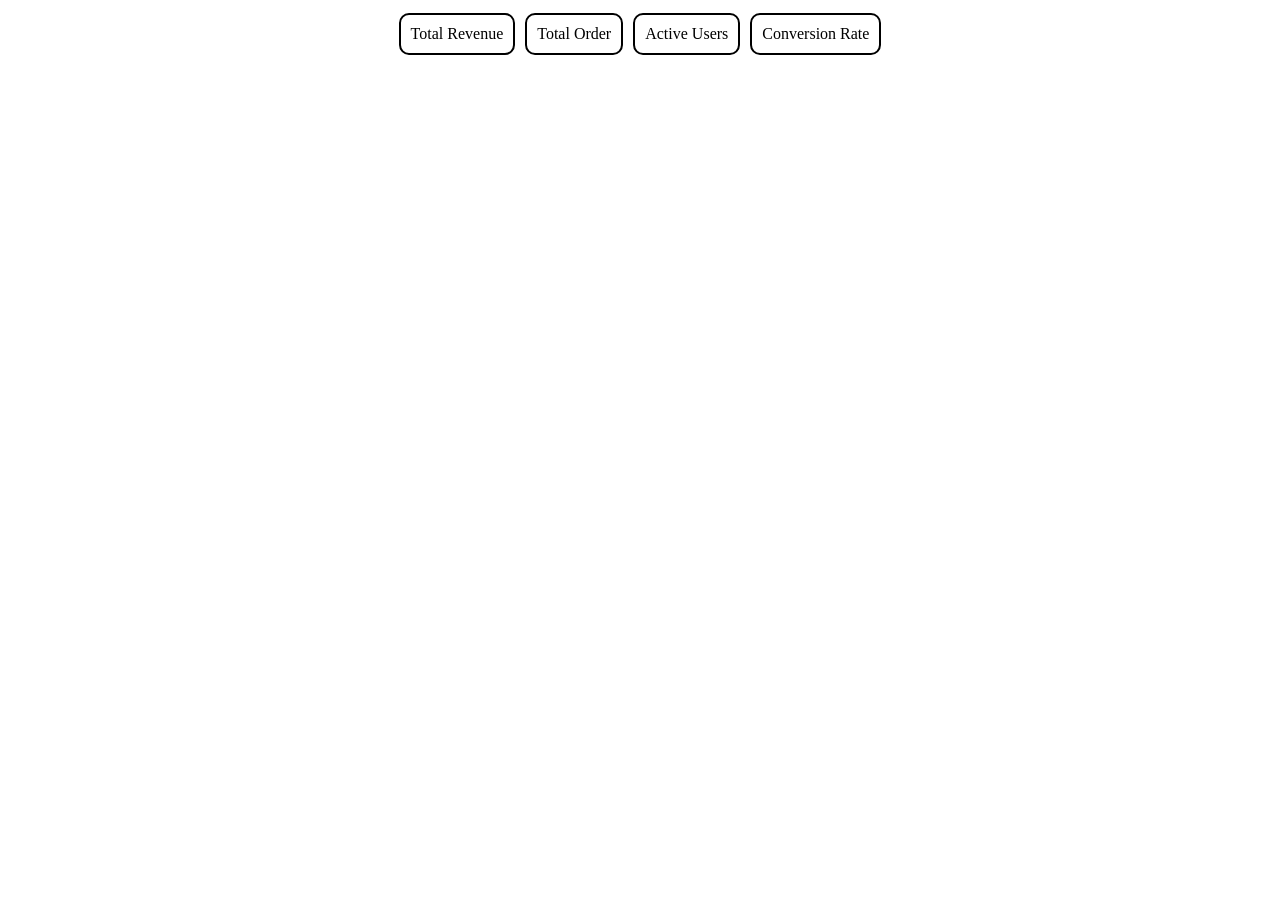
==== Task 3/index.html @ 6fdfdccf "Initial commit" ====
<!DOCTYPE html>
<html lang="en">
<head>
    <meta charset="UTF-8">
    <meta name="viewport" content="width=device-width, initial-scale=1.0">
    <link rel="stylesheet" href="style.css">
    <title>Admin Analytics Dashboard</title>
</head>
<body>
    <div class="cards">
        <div>Total Revenue </div>
        <div>Total Order </div>
        <div>Active Users</div>
        <div>Conversion Rate</div>
    </div>
</body>
</html>
---- Task 3/style.css ----
.cards{
    justify-content: center;
    display: flex;
    flex-wrap: wrap;
    align-items: center;
}
.cards > div{
    display:inline-block;
    margin: 5px;
    border : 2px solid black;
    padding: 10px;
    border-radius: 10px;
    
}
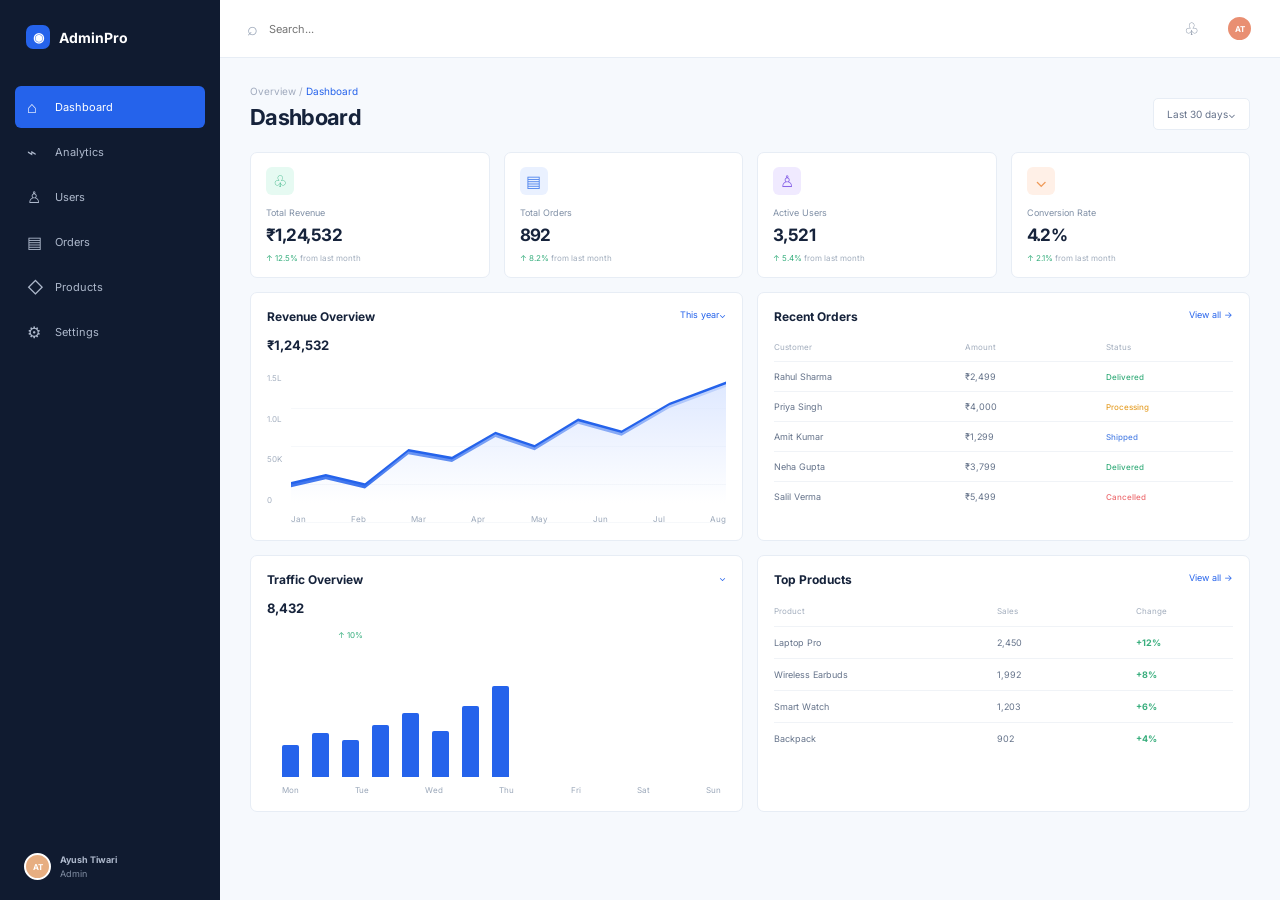
==== commit 72f775e2: "Create admin analytics dashboard" ====
--- a/Task 3/index.html
+++ b/Task 3/index.html
@@ -3,15 +3,59 @@
 <head>
     <meta charset="UTF-8">
     <meta name="viewport" content="width=device-width, initial-scale=1.0">
+    <meta name="description" content="AdminPro analytics dashboard">
     <link rel="stylesheet" href="style.css">
-    <title>Admin Analytics Dashboard</title>
+    <title>AdminPro | Analytics Dashboard</title>
 </head>
 <body>
-    <div class="cards">
-        <div>Total Revenue </div>
-        <div>Total Order </div>
-        <div>Active Users</div>
-        <div>Conversion Rate</div>
+    <div class="app-shell">
+        <aside class="sidebar">
+            <a class="logo" href="#"><span class="logo-mark">◉</span>AdminPro</a>
+            <nav aria-label="Dashboard navigation">
+                <a class="nav-item active" href="#dashboard"><span>⌂</span>Dashboard</a>
+                <a class="nav-item" href="#analytics"><span>⌁</span>Analytics</a>
+                <a class="nav-item" href="#users"><span>♙</span>Users</a>
+                <a class="nav-item" href="#orders"><span>▤</span>Orders</a>
+                <a class="nav-item" href="#products"><span>◇</span>Products</a>
+                <a class="nav-item" href="#settings"><span>⚙</span>Settings</a>
+            </nav>
+            <div class="profile">
+                <div class="profile-avatar">AT</div>
+                <span><strong>Ayush Tiwari</strong><small>Admin</small></span>
+            </div>
+        </aside>
+
+        <main class="dashboard" id="dashboard">
+            <header class="topbar">
+                <button class="menu-toggle" type="button" aria-label="Open navigation">☰</button>
+                <label class="search"><span>⌕</span><input type="search" placeholder="Search..."></label>
+                <div class="top-actions"><button type="button" aria-label="Notifications">♧</button><div class="top-avatar">AT</div></div>
+            </header>
+
+            <div class="content">
+                <div class="page-heading"><div><p class="breadcrumb">Overview / <span>Dashboard</span></p><h1>Dashboard</h1></div><button class="date-button">Last 30 days⌄</button></div>
+
+                <section class="kpi-grid" aria-label="Key performance indicators">
+                    <article class="kpi-card"><div class="kpi-icon revenue">♧</div><p>Total Revenue</p><strong>₹1,24,532</strong><small class="positive">↑ 12.5% <em>from last month</em></small></article>
+                    <article class="kpi-card"><div class="kpi-icon orders">▤</div><p>Total Orders</p><strong>892</strong><small class="positive">↑ 8.2% <em>from last month</em></small></article>
+                    <article class="kpi-card"><div class="kpi-icon users">♙</div><p>Active Users</p><strong>3,521</strong><small class="positive">↑ 5.4% <em>from last month</em></small></article>
+                    <article class="kpi-card"><div class="kpi-icon conversion">⌄</div><p>Conversion Rate</p><strong>4.2%</strong><small class="positive">↑ 2.1% <em>from last month</em></small></article>
+                </section>
+
+                <section class="report-grid">
+                    <article class="panel revenue-panel">
+                        <div class="panel-heading"><div><h2>Revenue Overview</h2><strong>₹1,24,532</strong></div><a href="#">This year⌄</a></div>
+                        <div class="line-chart"><div class="y-axis"><span>1.5L</span><span>1.0L</span><span>50K</span><span>0</span></div><div class="chart-area"><div class="line"></div><div class="chart-fill"></div><div class="x-axis"><span>Jan</span><span>Feb</span><span>Mar</span><span>Apr</span><span>May</span><span>Jun</span><span>Jul</span><span>Aug</span></div></div></div>
+                    </article>
+                    <article class="panel orders-panel">
+                        <div class="panel-heading"><h2>Recent Orders</h2><a href="#">View all →</a></div>
+                        <div class="order-table"><div class="table-row table-head"><span>Customer</span><span>Amount</span><span>Status</span></div><div class="table-row"><span>Rahul Sharma</span><span>₹2,499</span><b class="delivered">Delivered</b></div><div class="table-row"><span>Priya Singh</span><span>₹4,000</span><b class="processing">Processing</b></div><div class="table-row"><span>Amit Kumar</span><span>₹1,299</span><b class="shipped">Shipped</b></div><div class="table-row"><span>Neha Gupta</span><span>₹3,799</span><b class="delivered">Delivered</b></div><div class="table-row"><span>Salil Verma</span><span>₹5,499</span><b class="cancelled">Cancelled</b></div></div>
+                    </article>
+                    <article class="panel traffic-panel"><div class="panel-heading"><div><h2>Traffic Overview</h2><strong>8,432</strong><small class="positive">↑ 10%</small></div><a href="#">⌄</a></div><div class="bar-chart"><div class="bars"><i style="--height:35%"></i><i style="--height:48%"></i><i style="--height:41%"></i><i style="--height:57%"></i><i style="--height:70%"></i><i style="--height:51%"></i><i style="--height:78%"></i><i style="--height:100%"></i></div><div class="x-axis"><span>Mon</span><span>Tue</span><span>Wed</span><span>Thu</span><span>Fri</span><span>Sat</span><span>Sun</span></div></div></article>
+                    <article class="panel products-panel"><div class="panel-heading"><h2>Top Products</h2><a href="#">View all →</a></div><div class="product-row product-head"><span>Product</span><span>Sales</span><span>Change</span></div><div class="product-row"><span>Laptop Pro</span><span>2,450</span><b>+12%</b></div><div class="product-row"><span>Wireless Earbuds</span><span>1,992</span><b>+8%</b></div><div class="product-row"><span>Smart Watch</span><span>1,203</span><b>+6%</b></div><div class="product-row"><span>Backpack</span><span>902</span><b>+4%</b></div></article>
+                </section>
+            </div>
+        </main>
     </div>
 </body>
-</html>+</html>
--- a/Task 3/style.css
+++ b/Task 3/style.css
@@ -1,14 +1,24 @@
-.cards{
-    justify-content: center;
-    display: flex;
-    flex-wrap: wrap;
-    align-items: center;
-}
-.cards > div{
-    display:inline-block;
-    margin: 5px;
-    border : 2px solid black;
-    padding: 10px;
-    border-radius: 10px;
-    
-}+@import url("https://fonts.googleapis.com/css2?family=Inter:wght@400;500;600;700&display=swap");
+
+:root { --navy: #101b30; --blue: #2563eb; --ink: #16233b; --muted: #8390a5; --line: #e7edf5; --bg: #f6f9fd; }
+* { box-sizing: border-box; }
+body { background: var(--bg); color: var(--ink); font-family: Inter, Arial, sans-serif; margin: 0; }
+a { color: inherit; text-decoration: none; }
+button, input { font: inherit; }
+.app-shell { display: flex; min-height: 100vh; }
+.sidebar { background: var(--navy); color: #aeb9cc; display: flex; flex: 0 0 220px; flex-direction: column; padding: 25px 15px 20px; }
+.logo { align-items: center; color: #fff; display: flex; font-size: 14px; font-weight: 700; gap: 9px; margin: 0 11px 34px; }
+.logo-mark { align-items: center; background: var(--blue); border-radius: 7px; color: #fff; display: inline-flex; font-size: 13px; height: 24px; justify-content: center; width: 24px; }
+.nav-item { align-items: center; border-radius: 6px; display: flex; font-size: 11px; gap: 12px; margin: 3px 0; padding: 11px 12px; }
+.nav-item span { font-size: 16px; width: 16px; }.nav-item.active, .nav-item:hover { background: var(--blue); color: #fff; }
+.profile { align-items: center; display: flex; gap: 9px; margin: auto 9px 0; }.profile-avatar, .top-avatar { align-items: center; background: #e7ae81; border: 2px solid #fff; border-radius: 50%; color: #fff; display: flex; font-size: 8px; font-weight: 700; height: 27px; justify-content: center; width: 27px; }.profile strong, .profile small { display: block; font-size: 9px; }.profile small { color: #8390a5; margin-top: 3px; }
+.dashboard { flex: 1; min-width: 0; }.topbar { align-items: center; background: #fff; border-bottom: 1px solid var(--line); display: flex; height: 58px; justify-content: space-between; padding: 0 27px; }.search { align-items: center; color: #9aa6b8; display: flex; font-size: 18px; gap: 9px; max-width: 300px; width: 100%; }.search input { border: 0; color: var(--ink); font-size: 11px; outline: 0; width: 100%; }.top-actions { align-items: center; display: flex; gap: 21px; }.top-actions button, .menu-toggle { background: none; border: 0; color: #77859a; cursor: pointer; font-size: 17px; }.top-avatar { background: #e98f72; }
+.content { margin: 0 auto; max-width: 1120px; padding: 27px 30px 45px; }.page-heading { align-items: end; display: flex; justify-content: space-between; margin-bottom: 22px; }.breadcrumb { color: #a0aabd; font-size: 10px; margin: 0 0 7px; }.breadcrumb span { color: var(--blue); }h1 { font-size: 22px; letter-spacing: -.03em; margin: 0; }.date-button { background: #fff; border: 1px solid var(--line); border-radius: 5px; color: #65728a; font-size: 10px; padding: 9px 13px; }
+.kpi-grid { display: grid; gap: 14px; grid-template-columns: repeat(4, 1fr); }.kpi-card { background: #fff; border: 1px solid var(--line); border-radius: 7px; padding: 14px 15px; }.kpi-icon { align-items: center; border-radius: 6px; display: flex; font-size: 16px; height: 28px; justify-content: center; margin-bottom: 12px; width: 28px; }.revenue { background: #e6faf2; color: #36b383; }.orders { background: #eaf1ff; color: #4e83ed; }.users { background: #f0eaff; color: #8a66e8; }.conversion { background: #fff0e7; color: #ef9855; }.kpi-card p { color: #8090a6; font-size: 9px; margin: 0 0 7px; }.kpi-card > strong { display: block; font-size: 17px; letter-spacing: -.03em; }.kpi-card small { display: block; font-size: 8px; margin-top: 8px; }.positive { color: #36ae7d; }.positive em { color: #a1adbd; font-style: normal; }
+.report-grid { display: grid; gap: 14px; grid-template-columns: 1fr 1fr; margin-top: 14px; }.panel { background: #fff; border: 1px solid var(--line); border-radius: 7px; min-width: 0; padding: 16px; }.panel-heading { align-items: flex-start; display: flex; justify-content: space-between; margin-bottom: 18px; }.panel-heading h2 { font-size: 12px; margin: 0; }.panel-heading strong { display: block; font-size: 13px; margin-top: 13px; }.panel-heading a { color: var(--blue); font-size: 9px; }.panel-heading small { float: right; font-size: 8px; margin: 14px 0 0 12px; }
+.line-chart { display: flex; height: 153px; }.y-axis { color: #a5b0c0; display: flex; flex-direction: column; font-size: 8px; justify-content: space-between; padding: 2px 9px 19px 0; }.chart-area { background: repeating-linear-gradient(to bottom, transparent 0, transparent 37px, #edf1f6 38px); flex: 1; overflow: hidden; position: relative; }.chart-fill, .line { bottom: 21px; clip-path: polygon(0 86%, 8% 80%, 17% 87%, 27% 61%, 37% 67%, 47% 48%, 56% 58%, 66% 38%, 76% 47%, 87% 26%, 100% 10%, 100% 100%, 0 100%); left: 0; position: absolute; right: 0; top: 0; }.chart-fill { background: linear-gradient(180deg, #dbe6ff, transparent); }.line { background: var(--blue); clip-path: polygon(0 84%, 8% 78%, 17% 85%, 27% 59%, 37% 65%, 47% 46%, 56% 56%, 66% 36%, 76% 45%, 87% 24%, 100% 8%, 100% 12%, 87% 28%, 76% 49%, 66% 40%, 56% 60%, 47% 50%, 37% 69%, 27% 63%, 17% 89%, 8% 82%, 0 88%); }.x-axis { bottom: 0; color: #9aa7b9; display: flex; font-size: 8px; justify-content: space-between; left: 0; position: absolute; right: 0; }
+.order-table, .product-row { color: #65738a; font-size: 9px; }.table-row, .product-row { align-items: center; border-bottom: 1px solid #f0f3f7; display: grid; grid-template-columns: 1.35fr 1fr .9fr; padding: 9px 0; }.table-row:last-child, .product-row:last-child { border: 0; }.table-head, .product-head { color: #a2adbd; font-size: 8px; padding-top: 0; }.table-row b { font-size: 8px; font-weight: 500; }.delivered, .product-row b { color: #39ae7d; }.processing { color: #e6a22f; }.shipped { color: #5284e5; }.cancelled { color: #ed6f73; }
+.bar-chart { height: 137px; position: relative; }.bars { align-items: end; bottom: 18px; display: flex; gap: 13px; height: 91px; left: 15px; position: absolute; right: 5px; }.bars i { background: #2563eb; border-radius: 2px 2px 0 0; flex: 1; height: var(--height); max-width: 17px; }.bar-chart .x-axis { left: 15px; right: 5px; }.products-panel .panel-heading { margin-bottom: 9px; }.product-row { grid-template-columns: 1.6fr 1fr .7fr; padding: 10px 0; }
+.menu-toggle { display: none; }
+@media (max-width: 800px) { .sidebar { flex-basis: 185px; }.kpi-grid { grid-template-columns: repeat(2, 1fr); } }
+@media (max-width: 620px) { .sidebar { display: none; }.menu-toggle { display: block; }.topbar { padding: 0 17px; }.content { padding: 22px 16px 35px; }.page-heading { align-items: start; flex-direction: column; gap: 13px; }.report-grid { grid-template-columns: 1fr; }.kpi-card > strong { font-size: 16px; } }
